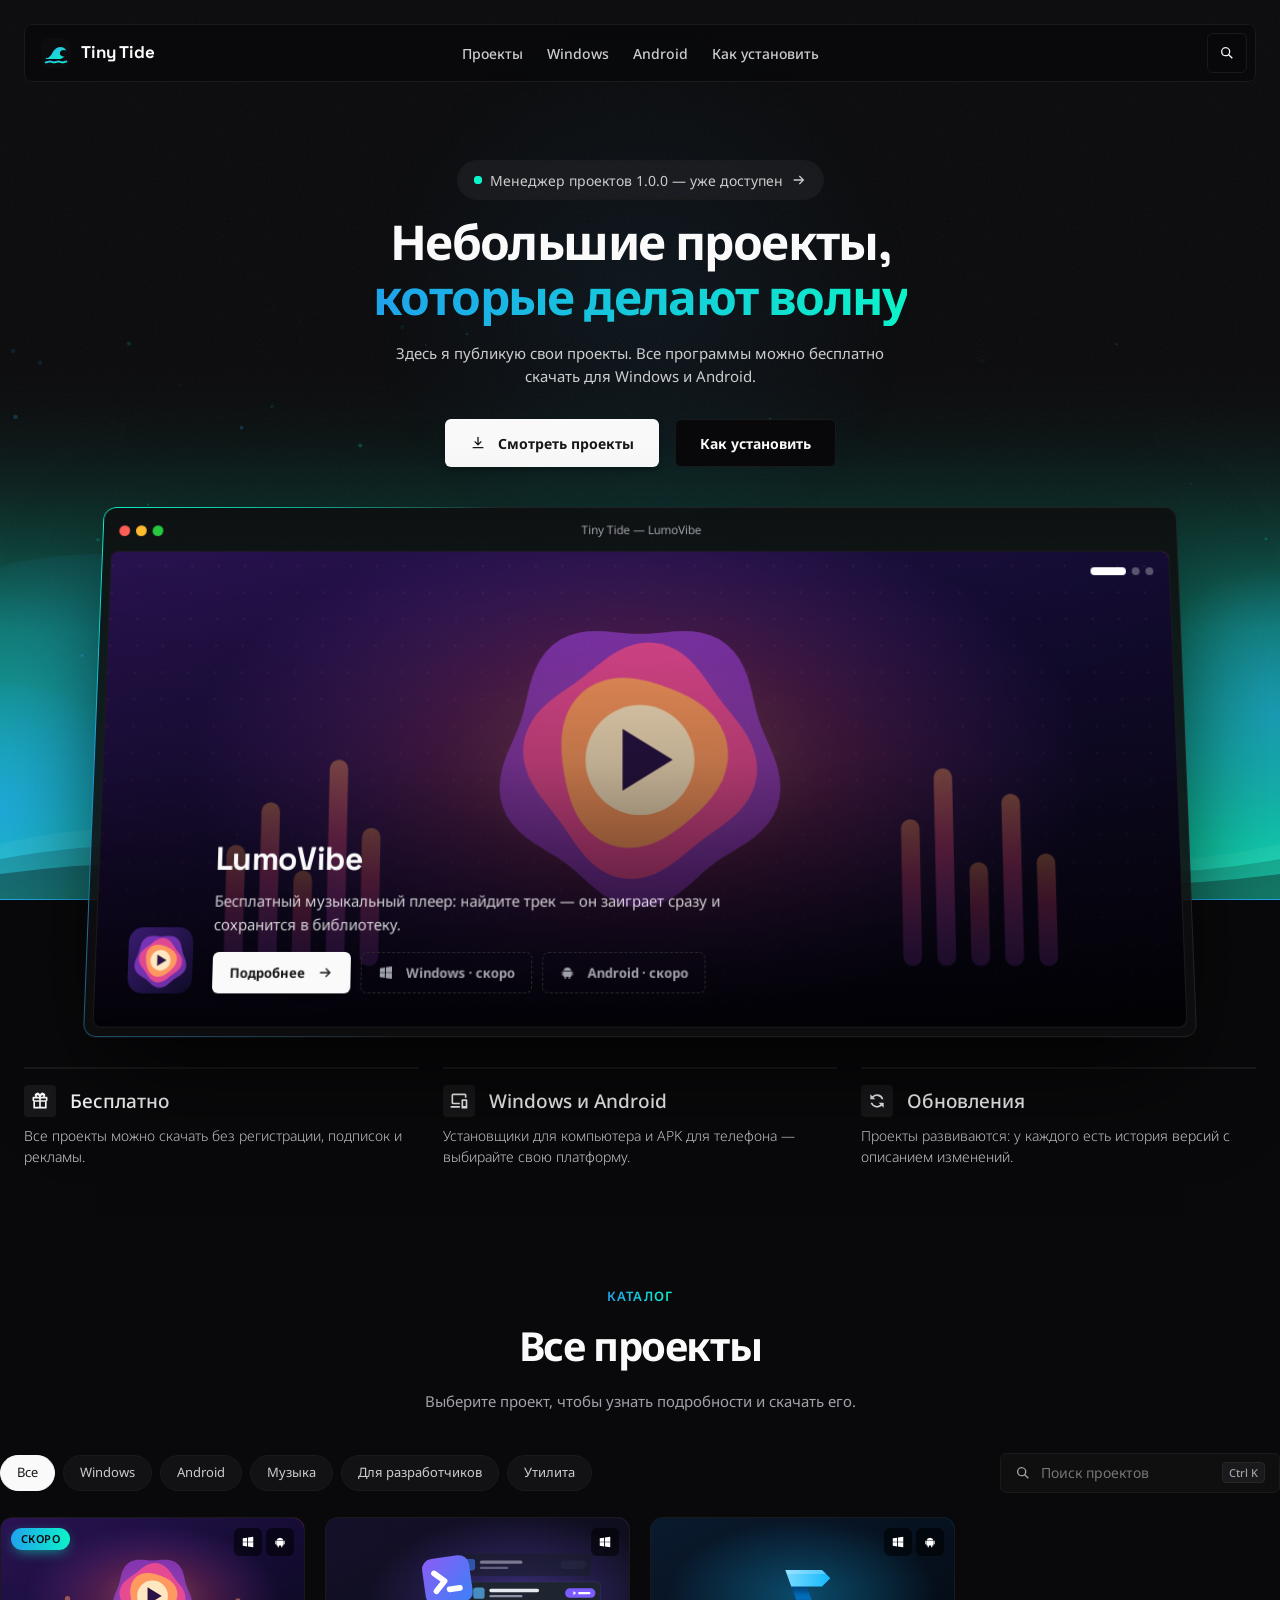
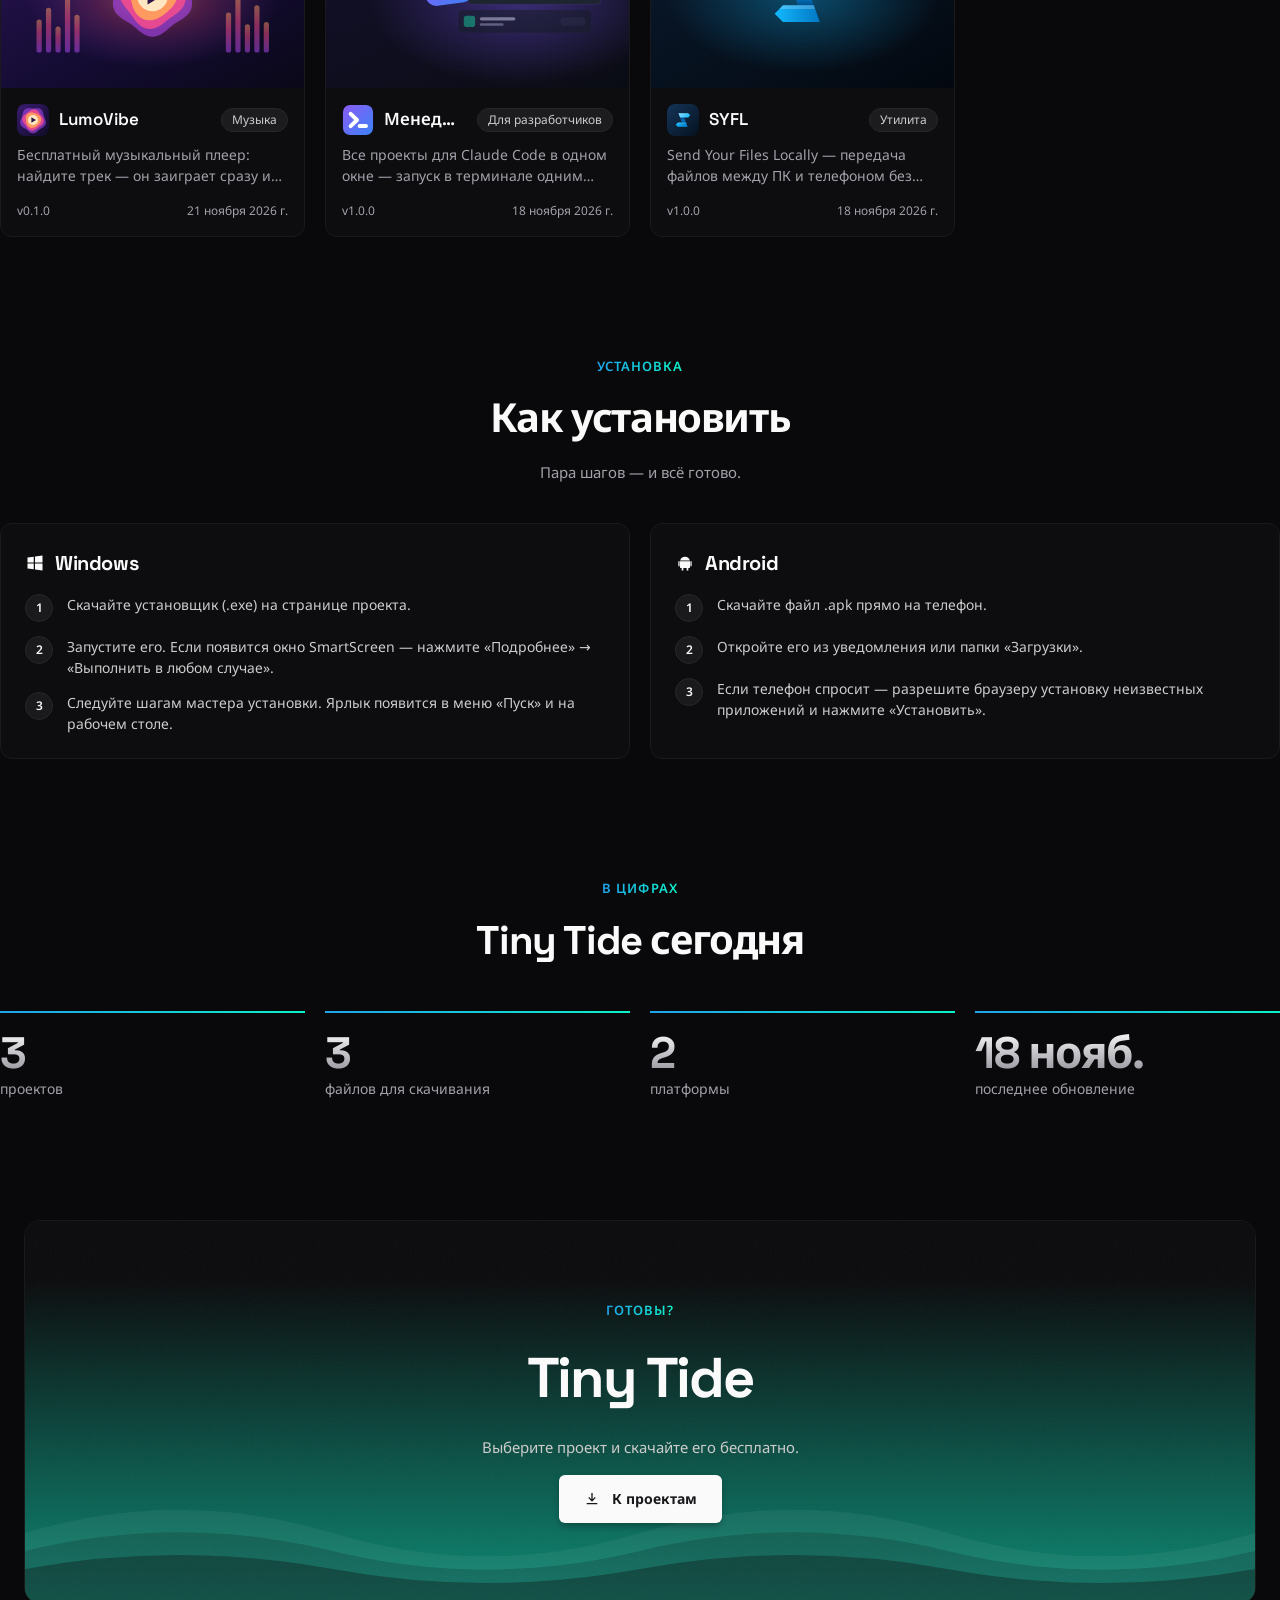
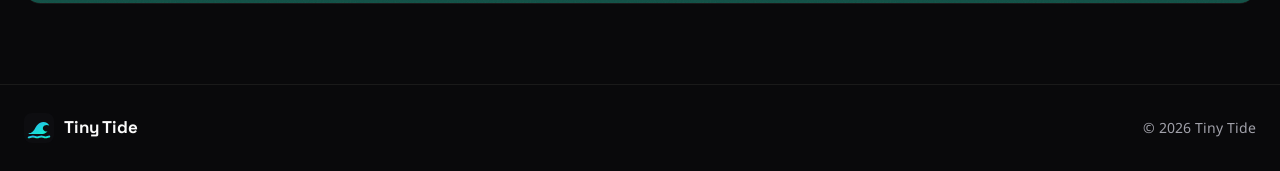
==== index.html @ 0e79cafc "Сайт Tiny Tide: SYFL, Менеджер проектов, LumoVibe (скоро) Co-Authored-By: Claude Opus 5.5 <noreply@a" ====
<!doctype html>
<html lang="ru">
<head>
  <meta charset="utf-8">
  <meta name="viewport" content="width=device-width, initial-scale=1">
  <title>Tiny Tide</title>
  <meta name="description" content="Tiny Tide — проекты для Windows и Android, бесплатно для скачивания">
  <link rel="icon" href="assets/logo.svg" type="image/svg+xml">
  <link rel="preconnect" href="https://fonts.googleapis.com">
  <link rel="preconnect" href="https://fonts.gstatic.com" crossorigin>
  <link href="https://fonts.googleapis.com/css2?family=Noto+Sans:wght@300;400;500;600;700&family=Space+Grotesk:wght@500;600;700&display=swap" rel="stylesheet">
  <link rel="stylesheet" href="css/style.css">
</head>
<body>
  <!-- Плавающая навигация -->
  <header class="nav" id="nav">
    <div class="nav-bar">
      <a href="#/" class="brand">
        <img src="assets/logo.svg" alt="" class="brand-logo">
        <span class="brand-name" id="brandName">Tiny Tide</span>
      </a>

      <nav class="nav-links" id="navLinks">
        <a href="#/projects" data-route="projects">Проекты</a>
        <a href="#/windows" data-route="windows">Windows</a>
        <a href="#/android" data-route="android">Android</a>
        <a href="#/install" data-route="install">Как установить</a>
      </nav>

      <div class="nav-actions">
        <a href="#/projects" class="icon-btn" id="searchBtn" aria-label="Поиск">
          <svg viewBox="0 0 24 24"><path d="M10 3a7 7 0 1 0 4.2 12.6l5.1 5.1 1.4-1.4-5.1-5.1A7 7 0 0 0 10 3zm0 2a5 5 0 1 1 0 10 5 5 0 0 1 0-10z"/></svg>
        </a>
        <button class="icon-btn menu-btn" id="menuBtn" aria-label="Меню">
          <svg viewBox="0 0 24 24"><path d="M3 6h18v2H3zM3 11h18v2H3zM3 16h18v2H3z"/></svg>
        </button>
      </div>
    </div>
  </header>

  <main id="app"></main>

  <footer class="footer">
    <div class="container footer-inner">
      <div class="brand">
        <img src="assets/logo.svg" alt="" class="brand-logo">
        <span class="brand-name" id="footerName">Tiny Tide</span>
      </div>
      <span class="muted" id="footerCopy"></span>
    </div>
  </footer>

  <script src="js/projects.js"></script>
  <script src="js/fx.js"></script>
  <script src="js/app.js"></script>
</body>
</html>
---- css/style.css ----
/* ============ Тема ============ */
:root {
  --bg: #09090b;
  --bg-2: #0f0f10;
  --card: #0d0d0f;
  --secondary: #27272a;
  --border: #1a1a1a;
  --border-2: #27272a;
  --fg: #fafafa;
  --muted: #a1a1aa;
  --muted-2: #cccccc;
  --primary: #1fa3ec;
  --teal: #0cf2c9;
  --radius: 8px;
  --container: 1280px;
  --ease: cubic-bezier(0.2, 0.8, 0.2, 1);
  --font-head: "Space Grotesk", "Noto Sans", system-ui, sans-serif;
  --noise: url("data:image/svg+xml,%3Csvg xmlns='http://www.w3.org/2000/svg' width='180' height='180'%3E%3Cfilter id='n'%3E%3CfeTurbulence type='fractalNoise' baseFrequency='.85' numOctaves='2' stitchTiles='stitch'/%3E%3C/filter%3E%3Crect width='100%25' height='100%25' filter='url(%23n)' opacity='.09'/%3E%3C/svg%3E");
}

* { box-sizing: border-box; }

html { scroll-behavior: smooth; scroll-padding-top: 100px; }
body {
  margin: 0;
  background: var(--bg);
  color: var(--fg);
  font-family: "Noto Sans", system-ui, -apple-system, "Segoe UI", sans-serif;
  font-size: 15px;
  line-height: 1.5;
  -webkit-font-smoothing: antialiased;
  overflow-x: clip;
}

a { color: inherit; text-decoration: none; }
svg { width: 16px; height: 16px; fill: currentColor; flex-shrink: 0; }
h1, h2, h3 { margin: 0; font-family: var(--font-head); letter-spacing: -0.02em; }
.muted { color: var(--muted); }
.container { width: 100%; max-width: var(--container); margin: 0 auto; padding: 0 24px; }

::selection { background: rgba(31, 163, 236, 0.35); }
::-webkit-scrollbar { width: 10px; }
::-webkit-scrollbar-thumb { background: #27272a; border-radius: 5px; border: 2px solid var(--bg); }
::-webkit-scrollbar-track { background: var(--bg); }

/* ============ Навигация ============ */
.nav {
  position: fixed; top: 0; left: 0; right: 0; z-index: 50;
  padding: 24px;
  transition: transform 0.3s var(--ease);
}
.nav.hidden { transform: translateY(-110%); }
.nav-bar {
  position: relative;
  max-width: var(--container);
  margin: 0 auto;
  display: flex; align-items: center; justify-content: space-between;
  padding: 8px 8px 8px 16px;
  border: 1px solid var(--border);
  border-radius: var(--radius);
  background: rgba(9, 9, 11, 0.85);
  backdrop-filter: blur(8px);
  -webkit-backdrop-filter: blur(8px);
}
.brand { display: flex; align-items: center; gap: 10px; font-family: var(--font-head); font-weight: 700; font-size: 17px; }
.brand-logo { width: 30px; height: 30px; display: block; }

.nav-links {
  position: absolute; left: 50%; transform: translateX(-50%);
  display: flex; gap: 24px;
}
.nav-links a {
  font-size: 14px; font-weight: 500;
  color: var(--muted-2);
  transition: color 0.3s;
}
.nav-links a:hover, .nav-links a.active { color: #fff; }
.nav-actions { display: flex; gap: 8px; }

.icon-btn {
  display: grid; place-items: center;
  width: 40px; height: 40px;
  border: 1px solid var(--border);
  border-radius: 6px;
  background: rgba(9, 9, 11, 0.8);
  color: var(--fg);
  cursor: pointer;
  transition: background 0.3s;
}
.icon-btn:hover { background: var(--secondary); }
.menu-btn { display: none; }

/* ============ Кнопки ============ */
.btn {
  display: inline-flex; align-items: center; justify-content: center; gap: 12px;
  height: 48px; padding: 0 24px;
  border-radius: 6px;
  border: 1px solid transparent;
  font: inherit; font-size: 14px; font-weight: 700;
  cursor: pointer; white-space: nowrap;
  transition: filter 0.3s, background 0.3s, box-shadow 0.3s, transform 0.15s;
}
.btn:active { transform: scale(0.98); }
.btn-primary { background: var(--fg); color: #18181b; box-shadow: 0 4px 6px -1px rgba(0, 0, 0, 0.3); }
.btn-primary:hover { filter: brightness(0.9); box-shadow: 0 10px 15px -3px rgba(0, 0, 0, 0.4); }
.btn-outline { background: var(--bg); color: var(--fg); border-color: var(--border); }
.btn-outline:hover { background: var(--secondary); }
.btn-disabled { background: transparent; color: var(--muted); border: 1px dashed var(--border-2); cursor: not-allowed; }
.btn-sub { font-weight: 400; opacity: 0.6; font-size: 12px; }
.btn-sm { height: 40px; padding: 0 16px; font-size: 13px; }

.pill {
  display: inline-flex; align-items: center; gap: 8px;
  height: 40px; padding: 0 16px;
  border-radius: 999px;
  border: 1px solid var(--border);
  background: rgba(39, 39, 42, 0.5);
  color: var(--muted-2);
  font-size: 14px;
  transition: background 0.3s;
}
.pill:hover { background: var(--secondary); }

.chip {
  display: inline-flex; align-items: center;
  padding: 2px 10px;
  border-radius: 999px;
  background: rgba(39, 39, 42, 0.6);
  border: 1px solid var(--border-2);
  color: var(--muted-2);
  font-size: 12px;
}

/* ============ Hero ============ */
.hero { position: relative; min-height: 100vh; display: flex; flex-direction: column; }
.hero-bg {
  position: absolute; left: 0; top: 0; z-index: -1;
  width: 100%; height: 100vh;
  overflow: hidden;
  border-bottom: 1px solid var(--primary);
}
.hero-bg .g1 { position: absolute; left: 0; right: 0; bottom: 0; height: 60%; background: linear-gradient(to top, rgba(12, 242, 201, 0.9), var(--bg)); }
.hero-bg .g2 { position: absolute; left: 0; right: 0; bottom: 0; height: 60%; background: linear-gradient(to bottom, var(--bg), transparent, transparent); }
.hero-bg .blob { position: absolute; bottom: 0; border-radius: 50%; background: radial-gradient(circle, var(--primary), transparent 70%); }
.hero-bg .b1 { left: 0; width: 300px; height: 250px; transform: translate(-50%, 35px); opacity: 0.7; }
.hero-bg .b2 { right: 0; width: 300px; height: 300px; transform: translate(50%, -35px); opacity: 0.5; }
.hero-bg .b3 { left: 0; width: 600px; height: 400px; transform: translate(-33%, 55px); opacity: 0.4; }
.hero-bg .noise { position: absolute; inset: 0; background-image: var(--noise); opacity: 0.6; }
.hero-bg.short {
  height: 560px; border-bottom: 0;
  -webkit-mask-image: linear-gradient(to bottom, #000 55%, transparent);
  mask-image: linear-gradient(to bottom, #000 55%, transparent);
}
.page .window { max-width: none; }
.hero-bg.short .g1 { background: linear-gradient(to top, rgba(12, 242, 201, 0.25), var(--bg)); }

.hero-head {
  margin: 160px auto 0;
  max-width: 640px;
  padding: 0 24px;
  display: flex; flex-direction: column; align-items: center; gap: 16px;
  text-align: center;
}
.hero-title { font-size: 48px; font-weight: 700; letter-spacing: -1.6px; line-height: 1.15; }
.hero-title .grad {
  background: linear-gradient(90deg, var(--primary), var(--teal));
  -webkit-background-clip: text; background-clip: text; color: transparent;
}
.hero-sub { color: var(--muted-2); max-width: 520px; margin: 0; }
.hero-actions { display: flex; gap: 16px; flex-wrap: wrap; justify-content: center; margin: 16px 0; }

/* ============ «Окно приложения» ============ */
.showcase-wrap { padding: 24px 24px 0; display: flex; justify-content: center; }
.window {
  width: 100%; max-width: 1100px;
  background: rgba(15, 15, 16, 0.9);
  border: 1px solid #222;
  border-radius: 12px;
  padding: 8px;
  box-shadow: 0 40px 100px -20px rgba(0, 0, 0, 0.8);
}
.window-bar { display: flex; align-items: center; gap: 8px; padding: 6px 8px 12px; }
.dots { display: flex; gap: 6px; }
.dots i { width: 11px; height: 11px; border-radius: 50%; display: block; }
.dots i:nth-child(1) { background: #ff5f57; }
.dots i:nth-child(2) { background: #febc2e; }
.dots i:nth-child(3) { background: #28c840; }
.window-title { flex: 1; text-align: center; font-size: 12px; color: var(--muted); margin-right: 50px; }

.show {
  position: relative;
  aspect-ratio: 16 / 7;
  border-radius: 8px;
  overflow: hidden;
  display: flex; align-items: flex-end;
  border: 1px solid var(--border);
}
.show-shade { position: absolute; inset: 0; background: linear-gradient(0deg, rgba(0, 0, 0, 0.85), rgba(0, 0, 0, 0.25) 55%, transparent); }
.show-inner { position: relative; padding: 32px; display: flex; gap: 20px; align-items: flex-end; width: 100%; }
.show-info { flex: 1; min-width: 0; }
.show-title { font-size: 32px; margin-bottom: 6px; }
.show-desc { color: rgba(255, 255, 255, 0.8); margin: 0 0 16px; max-width: 560px; }
.show-actions { display: flex; gap: 10px; flex-wrap: wrap; }

/* ============ Особенности (как вкладки на сайте Hydra) ============ */
.features {
  display: grid; grid-template-columns: repeat(3, 1fr); gap: 24px;
  margin-top: 32px;
}
.feature { border-top: 2px solid var(--border); padding-top: 16px; display: flex; flex-direction: column; gap: 8px; }
.feature-head { display: flex; align-items: center; gap: 14px; }
.feature-icon { display: grid; place-items: center; padding: 6px; border-radius: 4px; background: rgba(39, 39, 42, 0.5); }
.feature-icon svg { width: 20px; height: 20px; }
.feature h3 { font-size: 19px; font-weight: 500; font-family: "Noto Sans", sans-serif; letter-spacing: 0; }
.feature p { margin: 0; color: var(--muted-2); font-size: 14px; font-weight: 300; }

/* ============ Секции ============ */
.section { padding: 120px 0 0; }
.section-head { display: flex; flex-direction: column; align-items: center; text-align: center; gap: 12px; margin-bottom: 40px; }
.eyebrow {
  font-size: 13px; font-weight: 600; letter-spacing: 0.08em; text-transform: uppercase;
  background: linear-gradient(90deg, var(--primary), var(--teal));
  -webkit-background-clip: text; background-clip: text; color: transparent;
}
.section-title { font-size: 40px; font-weight: 700; letter-spacing: -1.4px; }
.section-sub { color: var(--muted); max-width: 560px; margin: 0; }

/* Каталог */
.toolbar { display: flex; justify-content: space-between; align-items: center; gap: 12px; flex-wrap: wrap; margin-bottom: 24px; }
.filters { display: flex; gap: 8px; flex-wrap: wrap; }
.filter {
  height: 36px; padding: 0 16px;
  border-radius: 999px;
  border: 1px solid var(--border);
  background: rgba(39, 39, 42, 0.35);
  color: var(--muted-2);
  font: inherit; font-size: 13px;
  cursor: pointer;
  transition: all 0.3s;
}
.filter:hover { color: #fff; background: var(--secondary); }
.filter.active { background: var(--fg); color: #18181b; border-color: var(--fg); }
.search {
  display: flex; align-items: center; gap: 8px;
  width: 280px; height: 40px; padding: 0 14px;
  border: 1px solid var(--border); border-radius: 6px;
  background: var(--bg-2);
  color: var(--muted);
  transition: border-color 0.3s;
}
.search:focus-within { border-color: var(--primary); }
.search input { flex: 1; min-width: 0; background: none; border: 0; outline: 0; color: var(--fg); font: inherit; font-size: 14px; }

.grid { display: grid; grid-template-columns: repeat(auto-fill, minmax(280px, 1fr)); gap: 20px; }

.card {
  position: relative;
  display: flex; flex-direction: column;
  background: var(--card);
  border: 1px solid var(--border);
  border-radius: 12px;
  overflow: hidden;
  transition: transform 0.3s var(--ease), border-color 0.3s, box-shadow 0.3s;
}
.card:hover {
  transform: translateY(-4px);
  border-color: rgba(31, 163, 236, 0.45);
  box-shadow: 0 24px 60px -24px rgba(31, 163, 236, 0.45);
}
.card-cover { position: relative; aspect-ratio: 16 / 9; display: grid; place-items: center; }
.card-cover-title { font-family: var(--font-head); font-size: 22px; font-weight: 700; text-shadow: 0 2px 12px rgba(0, 0, 0, 0.4); }
.card-platforms { position: absolute; top: 10px; right: 10px; display: flex; gap: 4px; }
.platform-badge {
  display: grid; place-items: center;
  width: 28px; height: 28px; border-radius: 6px;
  background: rgba(0, 0, 0, 0.55); backdrop-filter: blur(6px);
  color: #fff;
}
.platform-badge svg { width: 14px; height: 14px; }
.card-body { padding: 16px; display: flex; flex-direction: column; gap: 8px; flex: 1; }
.card-top { display: flex; align-items: center; gap: 10px; }
.card-title { font-family: var(--font-head); font-weight: 600; font-size: 17px; flex: 1; min-width: 0; white-space: nowrap; overflow: hidden; text-overflow: ellipsis; }
.card-top .chip { white-space: nowrap; }
.card-desc { color: var(--muted); font-size: 14px; margin: 0; display: -webkit-box; -webkit-line-clamp: 2; -webkit-box-orient: vertical; overflow: hidden; }
.card-meta { display: flex; justify-content: space-between; align-items: center; margin-top: auto; padding-top: 8px; font-size: 12px; color: var(--muted); }

.p-icon { display: grid; place-items: center; flex-shrink: 0; object-fit: cover; color: #fff; font-weight: 700; border-radius: 8px; }
.p-icon-sm { width: 32px; height: 32px; font-size: 14px; }
.p-icon-md { width: 64px; height: 64px; font-size: 26px; border-radius: 14px; }
.p-icon-lg { width: 96px; height: 96px; font-size: 40px; border-radius: 20px; box-shadow: 0 10px 30px rgba(0, 0, 0, 0.5); }

.empty { display: flex; flex-direction: column; align-items: center; gap: 12px; padding: 60px 0; color: var(--muted); }

/* Установка */
.install { display: grid; grid-template-columns: 1fr 1fr; gap: 20px; }
.panel {
  background: var(--card);
  border: 1px solid var(--border);
  border-radius: 12px;
  padding: 24px;
}
.panel h3 { display: flex; align-items: center; gap: 10px; font-size: 20px; margin-bottom: 16px; }
.panel h3 svg { width: 20px; height: 20px; }
.steps { list-style: none; margin: 0; padding: 0; display: flex; flex-direction: column; gap: 14px; counter-reset: s; }
.steps li { display: flex; gap: 14px; color: var(--muted-2); font-size: 14px; }
.steps li::before {
  counter-increment: s; content: counter(s);
  flex-shrink: 0;
  width: 26px; height: 26px; border-radius: 50%;
  display: grid; place-items: center;
  border: 1px solid var(--border-2);
  background: rgba(39, 39, 42, 0.5);
  color: var(--fg); font-size: 12px; font-weight: 600;
}

/* Цифры */
.stats { display: grid; grid-template-columns: repeat(4, 1fr); gap: 20px; }
.stat { border-top: 2px solid var(--border); padding-top: 16px; }
.stat strong {
  display: block;
  font-family: var(--font-head); font-size: 44px; font-weight: 700; letter-spacing: -1.5px; line-height: 1.1;
  background: linear-gradient(180deg, #fff, #8a8a93);
  -webkit-background-clip: text; background-clip: text; color: transparent;
}
.stat span { color: var(--muted); font-size: 14px; }

/* Финальный блок */
.cta {
  position: relative;
  margin-top: 120px;
  border: 1px solid var(--border);
  border-radius: 16px;
  overflow: hidden;
  padding: 80px 24px;
  text-align: center;
  display: flex; flex-direction: column; align-items: center; gap: 16px;
}
.cta::before { content: ""; position: absolute; inset: 0; z-index: -1; background: linear-gradient(to top, rgba(12, 242, 201, 0.55), var(--bg) 85%); }
.cta::after { content: ""; position: absolute; inset: 0; z-index: -1; background-image: var(--noise); opacity: 0.6; }
.cta h2 { font-size: 56px; letter-spacing: -2px; }

.footer { margin-top: 80px; border-top: 1px solid var(--border); padding: 28px 0; }
.footer-inner { display: flex; justify-content: space-between; align-items: center; gap: 12px; flex-wrap: wrap; font-size: 14px; }

/* ============ Страница проекта ============ */
.page { position: relative; padding-top: 150px; }
.back { display: inline-flex; align-items: center; gap: 6px; color: var(--muted); font-size: 14px; margin-bottom: 24px; transition: color 0.3s; }
.back:hover { color: #fff; }
.p-head { display: flex; gap: 24px; align-items: center; margin-bottom: 28px; }
.p-title { font-size: 44px; letter-spacing: -1.5px; line-height: 1.1; }
.p-short { color: var(--muted-2); margin: 8px 0 12px; }
.p-tags { display: flex; gap: 6px; flex-wrap: wrap; }

.p-actions {
  display: flex; justify-content: space-between; align-items: center; gap: 20px; flex-wrap: wrap;
  margin-bottom: 32px;
}
.p-downloads { display: flex; gap: 12px; flex-wrap: wrap; }
.extra-links { display: flex; gap: 16px; flex-wrap: wrap; margin-top: 10px; }
.extra-link { display: inline-flex; align-items: center; gap: 6px; font-size: 13px; color: var(--muted); transition: color 0.3s; }
.extra-link svg { width: 13px; height: 13px; }
.extra-link:hover { color: var(--teal); }

/* «Скоро» — проект ещё не вышел */
.soon-badge {
  position: absolute; top: 10px; left: 10px; z-index: 1;
  padding: 3px 10px; border-radius: 999px;
  font-size: 11px; font-weight: 600; letter-spacing: 0.04em; text-transform: uppercase;
  color: #0b0b0e; background: linear-gradient(90deg, var(--primary), var(--teal));
  box-shadow: 0 4px 14px -4px rgba(12, 242, 201, 0.7);
}
.chip-soon { color: #0b0b0e; border-color: transparent; background: linear-gradient(90deg, var(--primary), var(--teal)); font-weight: 600; }
.p-meta { display: flex; gap: 32px; }
.p-meta div { display: flex; flex-direction: column; font-size: 12px; color: var(--muted); }
.p-meta strong { color: var(--fg); font-size: 15px; font-weight: 500; }

.p-layout { display: grid; grid-template-columns: minmax(0, 1fr) 320px; gap: 24px; margin-top: 40px; align-items: start; }
.p-main { display: flex; flex-direction: column; gap: 24px; }
.p-side { display: flex; flex-direction: column; gap: 20px; }
.panel h4 { margin: 0 0 14px; font-family: var(--font-head); font-size: 17px; }
.prose p { margin: 0 0 14px; color: var(--muted-2); line-height: 1.7; }
.prose p:last-child { margin-bottom: 0; }

/* Просмотрщик скриншотов в «окне» */
.viewer-stage {
  position: relative; display: block; width: 100%;
  aspect-ratio: 16 / 9;
  padding: 0; border: 1px solid var(--border); border-radius: 8px;
  overflow: hidden; background: #000; cursor: zoom-in;
}
.vs {
  position: absolute; inset: 0;
  opacity: 0; transform: scale(1.02);
  transition: opacity 0.6s var(--ease), transform 0.8s var(--ease);
}
.vs.active { opacity: 1; transform: none; }
.vs-img { position: absolute; inset: 0; width: 100%; height: 100%; object-fit: cover; object-position: top; }
/* Вертикальный снимок с телефона: «телефон» по центру на размытом фоне из того же кадра */
.vs-bg { position: absolute; inset: -40px; width: calc(100% + 80px); height: calc(100% + 80px); object-fit: cover; filter: blur(40px) saturate(1.4); opacity: 0.45; }
.vs.phone .vs-img {
  inset: 5% auto; left: 50%; translate: -50% 0;
  width: auto; height: 90%; object-fit: contain;
  border-radius: 22px;
  border: 1px solid rgba(255, 255, 255, 0.14);
  box-shadow: 0 30px 70px -10px rgba(0, 0, 0, 0.85), 0 0 0 6px rgba(9, 9, 11, 0.75);
}
.viewer-zoom {
  position: absolute; right: 14px; bottom: 14px;
  display: grid; place-items: center; width: 38px; height: 38px; border-radius: 8px;
  background: rgba(0, 0, 0, 0.6); backdrop-filter: blur(6px); color: #fff;
  opacity: 0; transform: translateY(6px); transition: opacity 0.3s, transform 0.3s var(--ease);
}
.viewer-stage:hover .viewer-zoom { opacity: 1; transform: none; }
.viewer-bar { display: flex; align-items: center; justify-content: space-between; gap: 16px; padding: 12px 4px 4px; }
.viewer-caption { color: var(--muted-2); font-size: 14px; }
.thumbs { display: flex; gap: 8px; min-width: 0; max-width: 62%; overflow-x: auto; padding: 4px 2px 6px; scrollbar-width: thin; }
.thumb.phone { width: 31px; }
.thumb {
  flex-shrink: 0;
  height: 54px; width: 96px; padding: 0;
  border: 1px solid var(--border-2); border-radius: 6px; overflow: hidden;
  background: #000; cursor: pointer; opacity: 0.45;
  transition: opacity 0.3s, border-color 0.3s, transform 0.3s var(--ease);
}
.thumb img { width: 100%; height: 100%; object-fit: cover; object-position: top; display: block; }
.thumb:hover { opacity: 0.8; transform: translateY(-2px); }
.thumb.active { opacity: 1; border-color: var(--teal); box-shadow: 0 0 0 1px var(--teal), 0 6px 18px -6px rgba(12, 242, 201, 0.6); }

/* Полноэкранный просмотр */
.lightbox {
  position: fixed; inset: 0; z-index: 100;
  display: grid; place-items: center; padding: 56px 80px;
  background: rgba(5, 5, 7, 0.92); backdrop-filter: blur(10px); -webkit-backdrop-filter: blur(10px);
  opacity: 0; transition: opacity 0.3s;
  cursor: zoom-out;
}
.lightbox.open { opacity: 1; }
.lb-figure { margin: 0; display: flex; flex-direction: column; align-items: center; gap: 14px; max-width: 100%; max-height: 100%; }
.lb-figure img {
  max-width: 100%; max-height: calc(100vh - 150px); border-radius: 10px; cursor: default;
  box-shadow: 0 30px 80px -20px rgba(0, 0, 0, 0.9), 0 0 0 1px var(--border-2);
  transform: scale(0.96); transition: transform 0.4s var(--ease);
}
.lightbox.open .lb-figure img { transform: none; }
.lb-figure figcaption { color: var(--muted-2); font-size: 14px; text-align: center; }
.lb-count { position: absolute; top: 22px; left: 24px; color: var(--muted); font-size: 13px; }
.lb-btn {
  position: absolute;
  display: grid; place-items: center; width: 44px; height: 44px;
  border: 1px solid var(--border-2); border-radius: 50%;
  background: rgba(15, 15, 16, 0.8); color: #fff; cursor: pointer;
  transition: background 0.3s, transform 0.3s var(--ease);
}
.lb-btn:hover { background: var(--secondary); }
.lb-btn svg { width: 18px; height: 18px; }
.lb-close { top: 14px; right: 16px; }
.lb-prev { left: 18px; top: 50%; translate: 0 -50%; }
.lb-next { right: 18px; top: 50%; translate: 0 -50%; }
.lb-prev:hover { transform: translateX(-3px); }
.lb-next:hover { transform: translateX(3px); }

@media (max-width: 760px) {
  .viewer-bar { flex-direction: column; align-items: flex-start; }
  .thumbs { width: 100%; max-width: 100%; }
  .lightbox { padding: 56px 12px; }
  .lb-prev, .lb-next { top: auto; bottom: 14px; translate: none; }
  .lb-prev { left: calc(50% - 54px); }
  .lb-next { right: calc(50% - 54px); }
}

.change + .change { border-top: 1px solid var(--border); margin-top: 14px; padding-top: 14px; }
.change-head { display: flex; justify-content: space-between; margin-bottom: 6px; font-size: 14px; }
.change ul, .req ul { margin: 0; padding-left: 18px; color: var(--muted-2); font-size: 14px; line-height: 1.7; }

.file-row { display: flex; justify-content: space-between; gap: 10px; padding: 10px 0; border-top: 1px solid var(--border); font-size: 13px; }
.file-row:first-of-type { border-top: 0; padding-top: 0; }
.file-pl { display: flex; align-items: center; gap: 8px; }
.req + .req { margin-top: 16px; }
.req-head { display: flex; align-items: center; gap: 8px; font-weight: 500; margin-bottom: 6px; font-size: 14px; }

/* ============ Анимация появления ============ */
.reveal { opacity: 0; transform: translateY(16px); transition: opacity 0.7s var(--ease), transform 0.7s var(--ease); }
.reveal.in { opacity: 1; transform: none; }
#app > * { animation: fadeIn 0.4s var(--ease); }
@keyframes fadeIn { from { opacity: 0; } to { opacity: 1; } }

/* ============ Адаптив ============ */
@media (max-width: 1024px) {
  .nav-links {
    position: absolute; left: 0; right: 0; top: calc(100% + 8px); transform: none;
    flex-direction: column; gap: 0;
    padding: 8px;
    border: 1px solid var(--border); border-radius: var(--radius);
    background: rgba(9, 9, 11, 0.97);
    display: none;
  }
  .nav-links.open { display: flex; }
  .nav-links a { padding: 12px; border-radius: 6px; }
  .nav-links a:hover { background: var(--secondary); }
  .menu-btn { display: grid; }
  .p-layout { grid-template-columns: 1fr; }
  .stats { grid-template-columns: repeat(2, 1fr); }
}

@media (max-width: 760px) {
  body { font-size: 14px; }
  .nav { padding: 16px; }
  .container { padding: 0 16px; }
  .hero { min-height: auto; }
  .hero-head { margin-top: 120px; padding: 0 16px; }
  .hero-title, .section-title { font-size: 32px; letter-spacing: -1px; }
  .hero-actions { flex-direction: column; width: 100%; }
  .hero-actions .btn { width: 100%; }
  .showcase-wrap { padding: 16px 16px 0; }
  .show { aspect-ratio: auto; min-height: 340px; }
  .show-inner { padding: 20px; flex-direction: column; align-items: flex-start; }
  .show-title { font-size: 24px; }
  .window-title { display: none; }
  .features, .install { grid-template-columns: 1fr; }
  .section { padding-top: 80px; }
  .search { width: 100%; }
  .grid { grid-template-columns: 1fr; }
  .cta { padding: 56px 16px; margin-top: 80px; }
  .cta h2 { font-size: 36px; }
  .page { padding-top: 110px; }
  .p-head { flex-direction: column; align-items: flex-start; gap: 16px; }
  .p-title { font-size: 32px; }
  .p-icon-lg { width: 72px; height: 72px; font-size: 30px; }
  .p-downloads, .p-downloads .btn { width: 100%; }
}

/* =====================================================================
   ЭФФЕКТЫ (js/fx.js)
   ===================================================================== */

@property --angle { syntax: "<angle>"; initial-value: 0deg; inherits: false; }

/* Прогресс прокрутки и свечение за курсором */
.scroll-progress {
  position: fixed; top: 0; left: 0; right: 0; z-index: 60;
  height: 2px;
  background: linear-gradient(90deg, var(--primary), var(--teal));
  box-shadow: 0 0 12px rgba(12, 242, 201, 0.6);
  transform-origin: left; transform: scaleX(0);
  pointer-events: none;
}
.cursor-glow {
  position: fixed; left: 0; top: 0; z-index: -1;
  width: 600px; height: 600px; border-radius: 50%;
  background: radial-gradient(circle, rgba(31, 163, 236, 0.07), transparent 65%);
  pointer-events: none;
}

/* Логотип покачивается на волнах */
.brand:hover .brand-logo { animation: bob 1.2s var(--ease) infinite alternate; }
@keyframes bob { from { transform: translateY(0) rotate(0); } to { transform: translateY(-2px) rotate(-6deg); } }

/* Ссылки навигации — подчёркивание-градиент */
.nav-links a { position: relative; }
.nav-links a::after {
  content: ""; position: absolute; left: 0; right: 0; bottom: -6px; height: 2px; border-radius: 1px;
  background: linear-gradient(90deg, var(--primary), var(--teal));
  transform: scaleX(0); transition: transform 0.35s var(--ease);
}
.nav-links a:hover::after, .nav-links a.active::after { transform: scaleX(1); }

/* ---------- Hero: появление ---------- */
.hero-title .w {
  display: inline-block;
  opacity: 0; filter: blur(10px); transform: translateY(14px);
  animation: wordIn 0.9s var(--ease) forwards;
  animation-delay: calc(var(--i) * 80ms + 80ms);
}
.rise {
  opacity: 0; filter: blur(6px); transform: translateY(16px);
  animation: wordIn 1s var(--ease) forwards;
  animation-delay: calc(var(--d) * 80ms + 80ms);
}
@keyframes wordIn { to { opacity: 1; filter: none; transform: none; } }
/* большое окно появляется без размытия — blur на нём слишком тяжёлый */
.showcase-wrap.rise { filter: none; transform: translateY(40px); animation-duration: 1.4s; }

/* Переливающийся градиент */
.hero-title .grad {
  display: inline-block;
  background: linear-gradient(90deg, var(--primary), var(--teal), #7fdbff, var(--primary));
  background-size: 300% auto;
  -webkit-background-clip: text; background-clip: text; color: transparent;
  animation: wordIn 1s var(--ease) forwards, shimmer 8s linear infinite;
  animation-delay: calc(var(--d) * 80ms + 80ms), 0s;
}
@keyframes shimmer { to { background-position: 300% center; } }

/* «Живая» точка в бейдже */
.live-dot { position: relative; width: 8px; height: 8px; border-radius: 50%; background: var(--teal); flex-shrink: 0; }
.live-dot::after {
  content: ""; position: absolute; inset: 0; border-radius: 50%; background: var(--teal);
  animation: ping 1.8s cubic-bezier(0, 0, 0.2, 1) infinite;
}
@keyframes ping { 75%, 100% { transform: scale(2.6); opacity: 0; } }
.pill svg { transition: transform 0.3s var(--ease); }
.pill:hover svg { transform: translateX(3px); }

/* ---------- Hero: живой фон ---------- */
.hero-bg .b1 { animation: drift1 16s ease-in-out infinite alternate; }
.hero-bg .b2 { animation: drift2 19s ease-in-out infinite alternate; }
.hero-bg .b3 { animation: drift3 23s ease-in-out infinite alternate; }
.hero-bg .g1 { animation: breathe 9s ease-in-out infinite alternate; }
@keyframes drift1 { to { translate: 180px -60px; scale: 1.25; } }
@keyframes drift2 { to { translate: -220px -20px; scale: 1.15; } }
@keyframes drift3 { to { translate: 260px -40px; scale: 0.9; } }
@keyframes breathe { from { opacity: 0.8; } to { opacity: 1; } }

.bubbles { position: absolute; inset: 0; width: 100%; height: 100%; pointer-events: none; }

/* Волны */
.waves { position: absolute; left: 0; right: 0; bottom: 0; height: 110px; overflow: hidden; pointer-events: none; }
.wave { position: absolute; bottom: 0; left: 0; width: 200%; height: 100%; animation: tide 22s linear infinite; }
.wave path { fill: rgba(255, 255, 255, 0.05); }
.w1 { animation-duration: 26s; }
.w2 { height: 80%; bottom: -4px; animation-duration: 18s; animation-direction: reverse; }
.w2 path { fill: rgba(9, 9, 11, 0.18); }
.w3 { height: 60%; bottom: -8px; animation-duration: 13s; }
.w3 path { fill: rgba(9, 9, 11, 0.35); }
@keyframes tide { from { transform: translateX(0); } to { transform: translateX(-50%); } }

/* ---------- Кнопки ---------- */
.btn-primary { position: relative; overflow: hidden; isolation: isolate; }
.btn-primary::after {
  content: ""; position: absolute; inset: -2px; z-index: -1;
  background: linear-gradient(115deg, transparent 30%, rgba(12, 242, 201, 0.45) 48%, rgba(31, 163, 236, 0.45) 52%, transparent 70%);
  transform: translateX(-120%);
  transition: transform 0.8s var(--ease);
}
.btn-primary:hover::after { transform: translateX(120%); }
.btn-outline:hover { border-color: rgba(31, 163, 236, 0.5); box-shadow: 0 0 0 1px rgba(31, 163, 236, 0.15), 0 8px 24px -10px rgba(31, 163, 236, 0.5); }
.btn svg { transition: transform 0.3s var(--ease); }
.btn:hover svg:last-child:not(:first-child) { transform: translateX(3px); }

/* ---------- Окно с проектами ---------- */
.window { position: relative; transform-origin: center top; will-change: transform; }
/* бегущий по рамке луч */
.window::before {
  content: ""; position: absolute; inset: -1px; border-radius: 13px; padding: 1px;
  background: conic-gradient(from var(--angle), transparent 0 62%, rgba(31, 163, 236, 0.9) 75%, rgba(12, 242, 201, 1) 82%, transparent 92%);
  -webkit-mask: linear-gradient(#000 0 0) content-box, linear-gradient(#000 0 0);
  -webkit-mask-composite: xor;
  mask: linear-gradient(#000 0 0) content-box exclude, linear-gradient(#000 0 0);
  animation: spin 7s linear infinite;
  pointer-events: none;
}
@keyframes spin { to { --angle: 360deg; } }
/* блик под курсором */
.window::after {
  content: ""; position: absolute; inset: 0; border-radius: 12px; pointer-events: none;
  background: radial-gradient(500px circle at var(--gx, 50%) var(--gy, -20%), rgba(255, 255, 255, 0.06), transparent 45%);
}

.show-stack { position: relative; aspect-ratio: 16 / 7; border-radius: 8px; overflow: hidden; border: 1px solid var(--border); }
.slide {
  position: absolute; inset: 0;
  display: flex; align-items: flex-end;
  opacity: 0; visibility: hidden;
  transition: opacity 0.9s var(--ease), visibility 0.9s;
}
.slide.active { opacity: 1; visibility: visible; }
.show-bg { position: absolute; inset: 0; transform: scale(1.08); transition: transform 8s linear; }
.slide.active .show-bg { transform: scale(1); }
.slide .show-info > * { opacity: 0; transform: translateY(12px); transition: opacity 0.7s var(--ease), transform 0.7s var(--ease); }
.slide.active .show-info > * { opacity: 1; transform: none; }
.slide.active .show-info > :nth-child(2) { transition-delay: 0.1s; }
.slide.active .show-info > :nth-child(3) { transition-delay: 0.2s; }

.show-nav { position: absolute; top: 16px; right: 16px; z-index: 2; display: flex; gap: 6px; }
.show-nav button {
  position: relative; overflow: hidden;
  width: 8px; height: 8px; border-radius: 4px; padding: 0;
  border: 0; background: rgba(255, 255, 255, 0.3); cursor: pointer;
  transition: width 0.4s var(--ease);
}
.show-nav button.active { width: 36px; }
.show-nav button i { position: absolute; inset: 0; background: #fff; transform-origin: left; transform: scaleX(0); }
.show-nav button.active i { animation: fill 7s linear forwards; }
.paused .show-nav button.active i { animation-play-state: paused; }
@keyframes fill { to { transform: scaleX(1); } }

/* ---------- Подсветка под курсором (карточки, панели) ---------- */
.spot { position: relative; isolation: isolate; }
.spot::before, .spot::after {
  content: ""; position: absolute; inset: 0; border-radius: inherit; pointer-events: none;
  opacity: 0; transition: opacity 0.4s;
}
.spot::before {
  z-index: 1;
  background: radial-gradient(420px circle at var(--mx, 50%) var(--my, 50%), rgba(31, 163, 236, 0.1), transparent 45%);
}
.spot::after {
  z-index: 2; padding: 1px;
  background: radial-gradient(260px circle at var(--mx, 50%) var(--my, 50%), rgba(12, 242, 201, 0.7), transparent 60%);
  -webkit-mask: linear-gradient(#000 0 0) content-box, linear-gradient(#000 0 0);
  -webkit-mask-composite: xor;
  mask: linear-gradient(#000 0 0) content-box exclude, linear-gradient(#000 0 0);
}
.spot:hover::before, .spot:hover::after { opacity: 1; }

/* Обложка карточки приближается */
.cc-bg { position: absolute; inset: 0; transition: transform 0.8s var(--ease), filter 0.8s; }
.card:hover .cc-bg { transform: scale(1.07); filter: saturate(1.2) brightness(1.08); }
.card-cover { overflow: hidden; }
.card-cover-title { position: relative; z-index: 1; }
.card-platforms { z-index: 1; }
.card .platform-badge { transition: transform 0.4s var(--ease); }
.card:hover .platform-badge { transform: translateY(-2px); }

/* «Особенности» */
.feature { transition: border-color 0.5s; }
.feature:hover { border-top-color: var(--primary); }
.feature-icon { transition: background 0.4s, color 0.4s, transform 0.4s var(--ease); }
.feature:hover .feature-icon { background: rgba(31, 163, 236, 0.18); color: var(--teal); transform: rotate(-8deg) scale(1.08); }

/* Цифры — линия заполняется при появлении */
.stat { position: relative; }
.stat::before {
  content: ""; position: absolute; top: -2px; left: 0; height: 2px; width: 100%;
  background: linear-gradient(90deg, var(--primary), var(--teal));
  transform: scaleX(0); transform-origin: left;
  transition: transform 1.4s var(--ease) 0.2s;
}
.stat.in::before { transform: scaleX(1); }

/* Финальный блок — волны */
.cta { isolation: isolate; }
.cta .waves { z-index: -1; height: 140px; }

/* Поиск: подсказка Ctrl K */
.search kbd {
  font: 500 11px/1 "Noto Sans", sans-serif; color: var(--muted);
  padding: 4px 6px; border-radius: 4px;
  border: 1px solid var(--border-2); background: rgba(39, 39, 42, 0.5);
  transition: opacity 0.3s;
}
.search:focus-within kbd { opacity: 0; }
.search:focus-within { box-shadow: 0 0 0 3px rgba(31, 163, 236, 0.15); }

/* Иконка на странице проекта парит */
.p-icon-lg { animation: float 6s ease-in-out infinite; }
@keyframes float { 50% { transform: translateY(-6px); } }

/* Плавнее переход между страницами */
#app > * { animation: pageIn 0.6s var(--ease); }
@keyframes pageIn { from { opacity: 0; transform: translateY(10px); } to { opacity: 1; transform: none; } }

/* Уведомление о загрузке */
.toast {
  position: fixed; left: 50%; bottom: 24px; z-index: 90;
  display: flex; align-items: center; gap: 12px;
  padding: 12px 18px 12px 12px;
  border: 1px solid var(--border-2); border-radius: 12px;
  background: rgba(15, 15, 16, 0.85);
  backdrop-filter: blur(12px); -webkit-backdrop-filter: blur(12px);
  box-shadow: 0 20px 50px -10px rgba(0, 0, 0, 0.7), 0 0 0 1px rgba(12, 242, 201, 0.1);
  transform: translate(-50%, 140%); opacity: 0;
  transition: transform 0.5s var(--ease), opacity 0.5s;
  pointer-events: none;
}
.toast.show { transform: translate(-50%, 0); opacity: 1; }
.toast-icon {
  display: grid; place-items: center; width: 32px; height: 32px; border-radius: 8px;
  background: linear-gradient(135deg, var(--primary), var(--teal)); color: #052a24;
}
.toast strong { display: block; font-size: 14px; }
.toast small { color: var(--muted); font-size: 12px; }

@media (max-width: 760px) {
  .show-stack { aspect-ratio: auto; height: 400px; }
  .search kbd { display: none; }
  .waves { height: 70px; }
}

/* Уважение к настройке «уменьшить движение» */
@media (prefers-reduced-motion: reduce) {
  *, *::before, *::after {
    animation-duration: 0.01ms !important;
    animation-iteration-count: 1 !important;
    transition-duration: 0.01ms !important;
  }
  .window::before { display: none; }
}
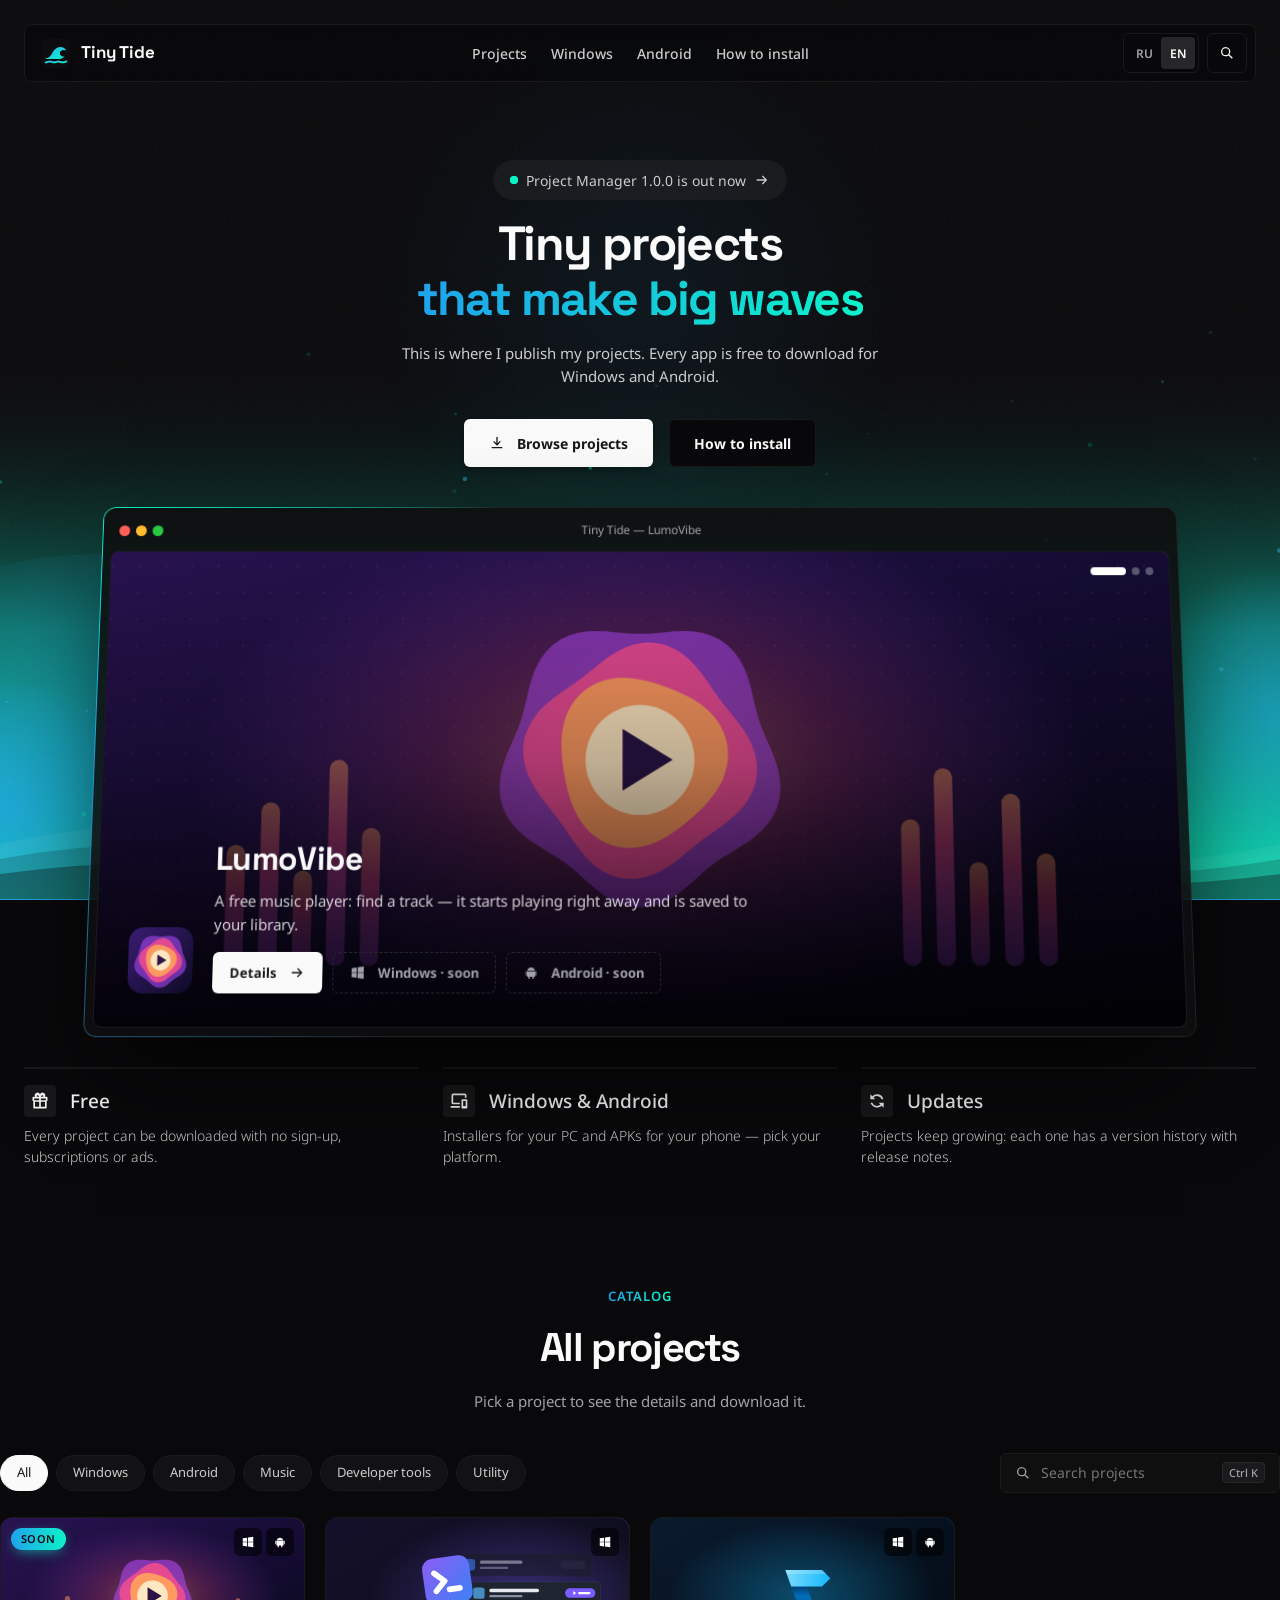
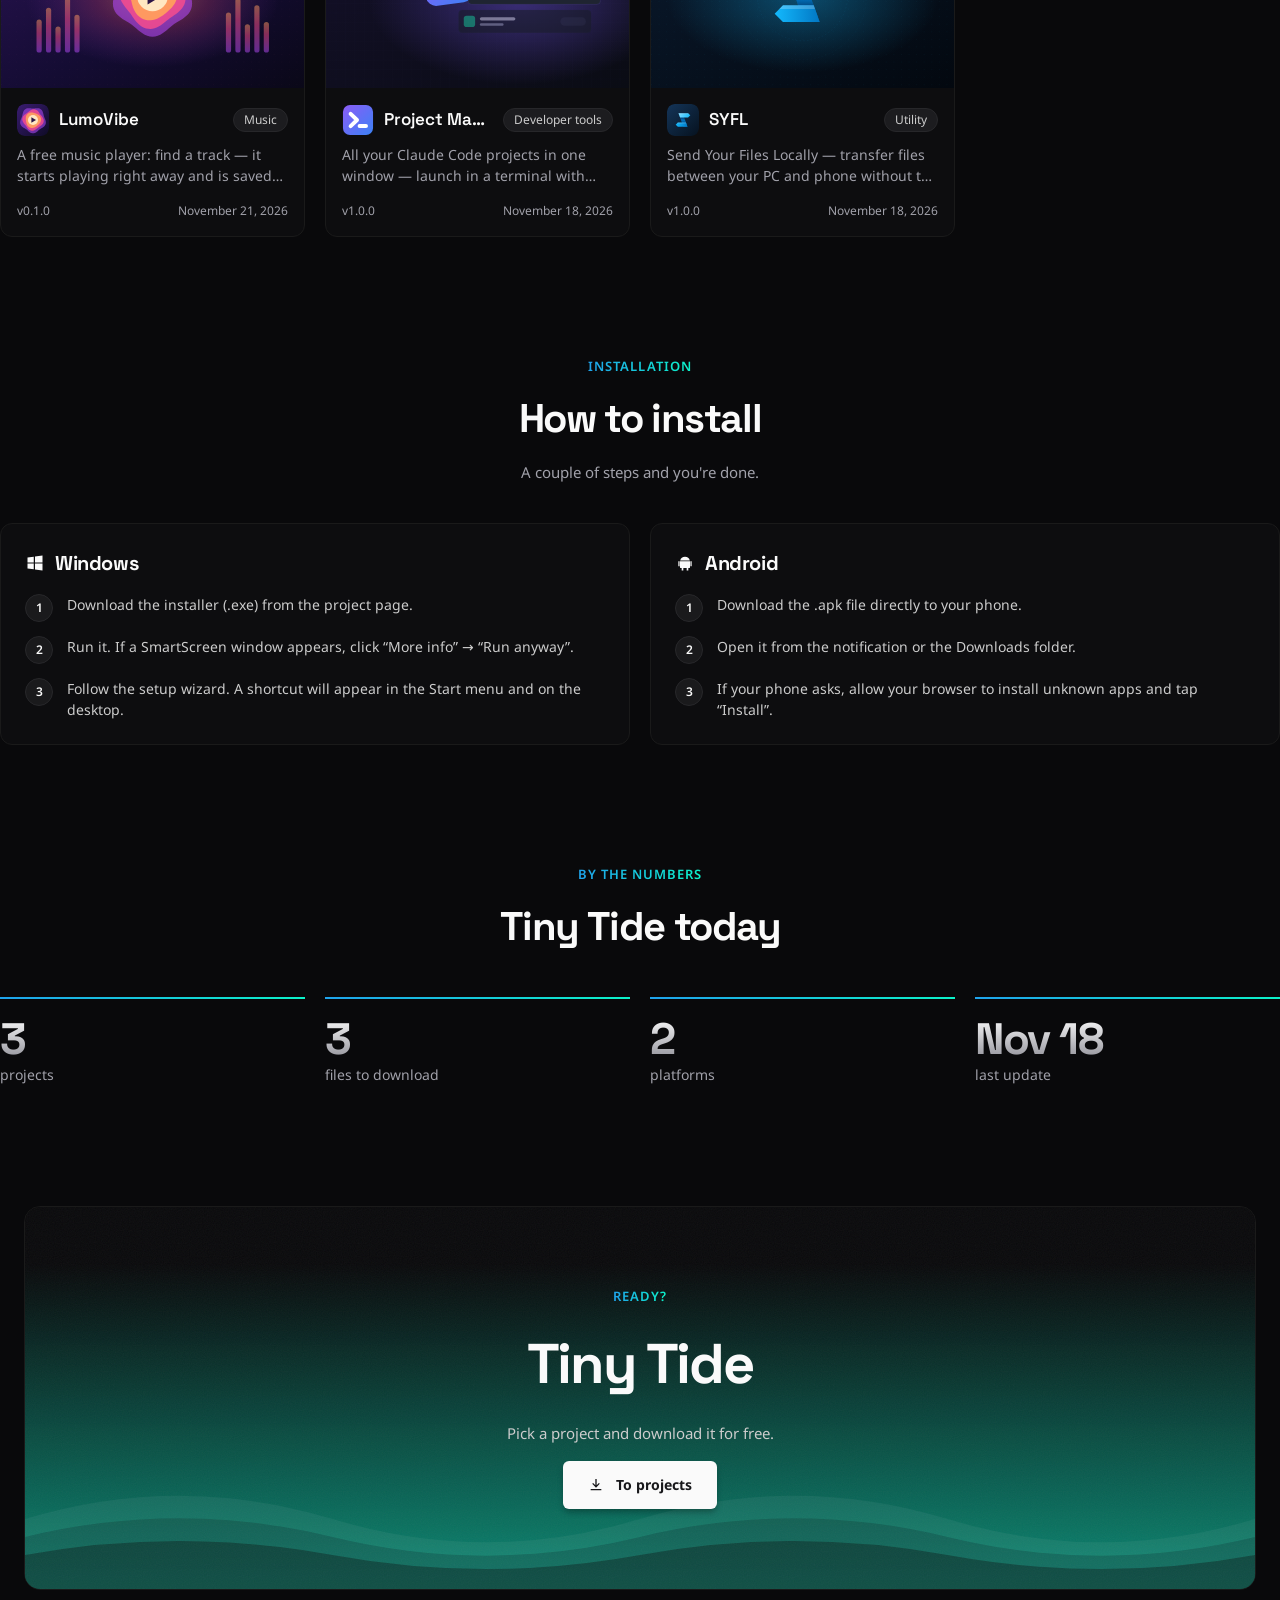
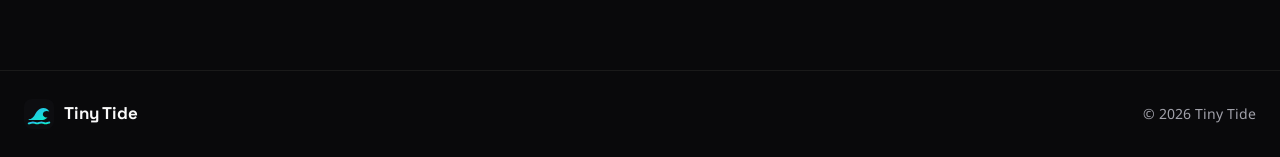
==== commit 837fafb3: "Перевод сайта (RU/EN по региону) и кнопка «Сообщить об ошибке» Co-Authored-By: Claude Opus 5.5 <nore" ====
--- a/index.html
+++ b/index.html
@@ -21,17 +21,21 @@
       </a>
 
       <nav class="nav-links" id="navLinks">
-        <a href="#/projects" data-route="projects">Проекты</a>
+        <a href="#/projects" data-route="projects" data-i18n="nav.projects">Проекты</a>
         <a href="#/windows" data-route="windows">Windows</a>
         <a href="#/android" data-route="android">Android</a>
-        <a href="#/install" data-route="install">Как установить</a>
+        <a href="#/install" data-route="install" data-i18n="nav.install">Как установить</a>
       </nav>
 
       <div class="nav-actions">
-        <a href="#/projects" class="icon-btn" id="searchBtn" aria-label="Поиск">
+        <div class="lang-switch" role="group" aria-label="Language">
+          <button data-lang="ru">RU</button>
+          <button data-lang="en">EN</button>
+        </div>
+        <a href="#/projects" class="icon-btn" id="searchBtn" aria-label="Поиск" data-i18n-label="nav.search">
           <svg viewBox="0 0 24 24"><path d="M10 3a7 7 0 1 0 4.2 12.6l5.1 5.1 1.4-1.4-5.1-5.1A7 7 0 0 0 10 3zm0 2a5 5 0 1 1 0 10 5 5 0 0 1 0-10z"/></svg>
         </a>
-        <button class="icon-btn menu-btn" id="menuBtn" aria-label="Меню">
+        <button class="icon-btn menu-btn" id="menuBtn" aria-label="Меню" data-i18n-label="nav.menu">
           <svg viewBox="0 0 24 24"><path d="M3 6h18v2H3zM3 11h18v2H3zM3 16h18v2H3z"/></svg>
         </button>
       </div>
@@ -50,6 +54,7 @@
     </div>
   </footer>
 
+  <script src="js/i18n.js"></script>
   <script src="js/projects.js"></script>
   <script src="js/fx.js"></script>
   <script src="js/app.js"></script>
--- a/css/style.css
+++ b/css/style.css
@@ -75,7 +75,22 @@
   transition: color 0.3s;
 }
 .nav-links a:hover, .nav-links a.active { color: #fff; }
-.nav-actions { display: flex; gap: 8px; }
+.nav-actions { display: flex; gap: 8px; align-items: center; }
+
+/* Переключатель языка RU / EN */
+.lang-switch {
+  display: flex; height: 40px; padding: 3px;
+  border: 1px solid var(--border); border-radius: 6px;
+  background: rgba(9, 9, 11, 0.8);
+}
+.lang-switch button {
+  min-width: 34px; padding: 0 8px; border: 0; border-radius: 4px;
+  background: transparent; color: var(--muted);
+  font: 600 12px "Noto Sans", sans-serif; cursor: pointer;
+  transition: background 0.3s, color 0.3s;
+}
+.lang-switch button:hover { color: #fff; }
+.lang-switch button.active { background: var(--secondary); color: #fff; }
 
 .icon-btn {
   display: grid; place-items: center;
@@ -356,6 +371,11 @@
   margin-bottom: 32px;
 }
 .p-downloads { display: flex; gap: 12px; flex-wrap: wrap; }
+.bug p { margin: 0 0 14px; font-size: 13px; }
+.bug-btn { width: 100%; }
+.bug-alt { display: block; margin-top: 10px; text-align: center; font-size: 12px; color: var(--muted); transition: color 0.3s; }
+.bug-alt:hover { color: var(--teal); }
+
 .extra-links { display: flex; gap: 16px; flex-wrap: wrap; margin-top: 10px; }
 .extra-link { display: inline-flex; align-items: center; gap: 6px; font-size: 13px; color: var(--muted); transition: color 0.3s; }
 .extra-link svg { width: 13px; height: 13px; }
